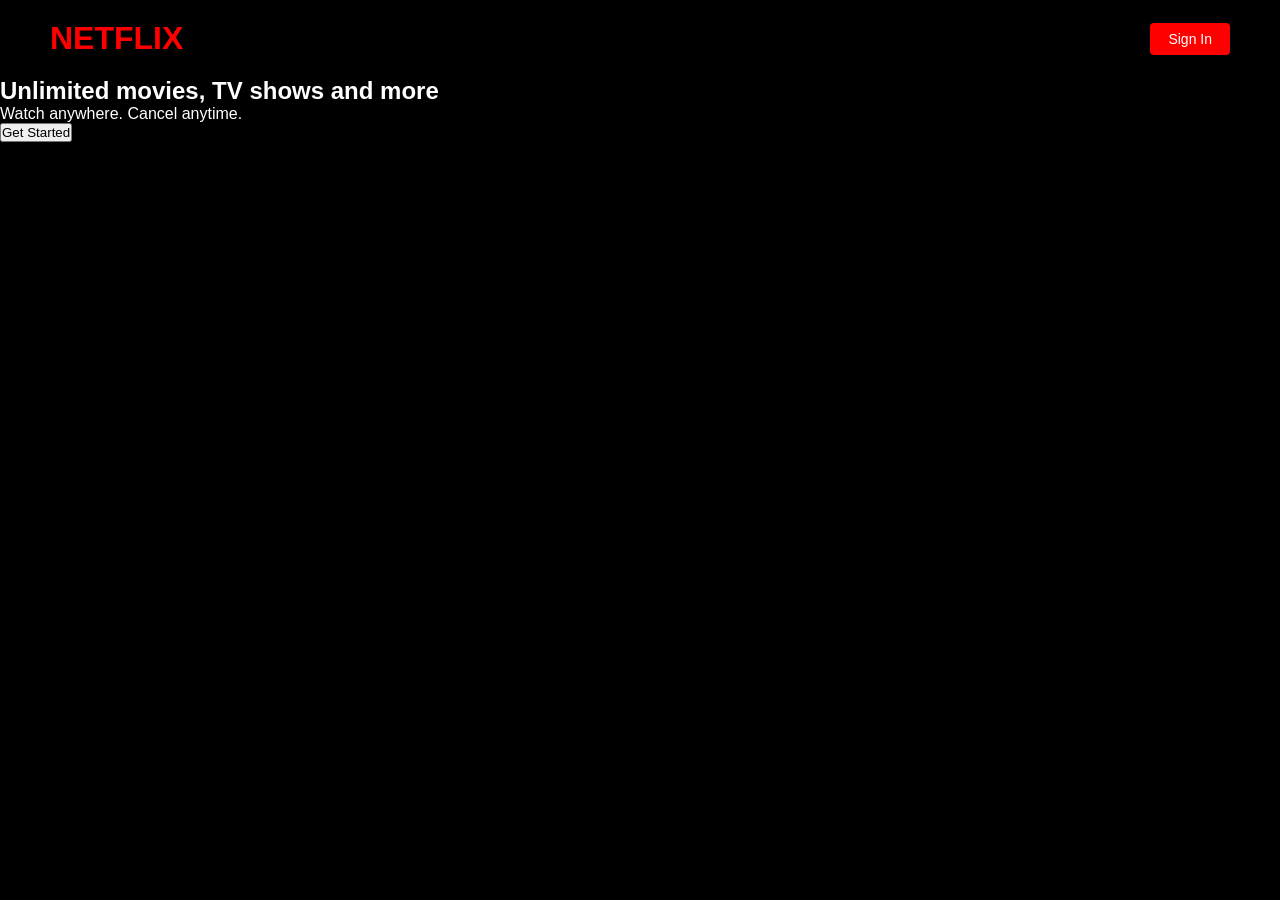
==== index.html @ 24aa6b60 "update" ====
<!DOCTYPE html>
<html lang="en">
<head>
    <meta charset="UTF-8">
    <title>Netflix Clone</title>
    <meta name="viewport" content="width=device-width, initial-scale=1.0">
    <link rel="stylesheet" href="css/style.css">
</head>

<body>

    <!-- Navbar -->
    <div class="navbar">
        <h1 class="logo">NETFLIX</h1>
        <a href="login.html">
    <button class="signin-btn">Sign In</button>
</a>
    </div>

    <!-- Hero Section -->
    <div class="hero">
        <h2>Unlimited movies, TV shows and more</h2>
        <p>Watch anywhere. Cancel anytime.</p>
        <a href="login.html">
    <button class="get-started">Get Started</button>
</a>
    </div>

</body>
</html>
---- css/style.css ----
/* Reset default spacing */
* {
    margin: 0;
    padding: 0;
    box-sizing: border-box;
    font-family: Arial, Helvetica, sans-serif;
}

/* Body background */
body {
    background-color: black;
    color: white;
}

/* Navbar */
.navbar {
    display: flex;
    justify-content: space-between;
    align-items: center;
    padding: 20px 50px;
}

/* Logo */
.logo {
    color: red;
    font-size: 32px;
    font-weight: bold;
}

/* Sign In Button */
.signin-btn {
    background-color: red;
    color: white;
    border: none;
    padding: 8px 18px;
    border-radius: 4px;
    cursor: pointer;
    font-size: 14px;
}

.signin-btn:hover {
    background-color: darkred;
}
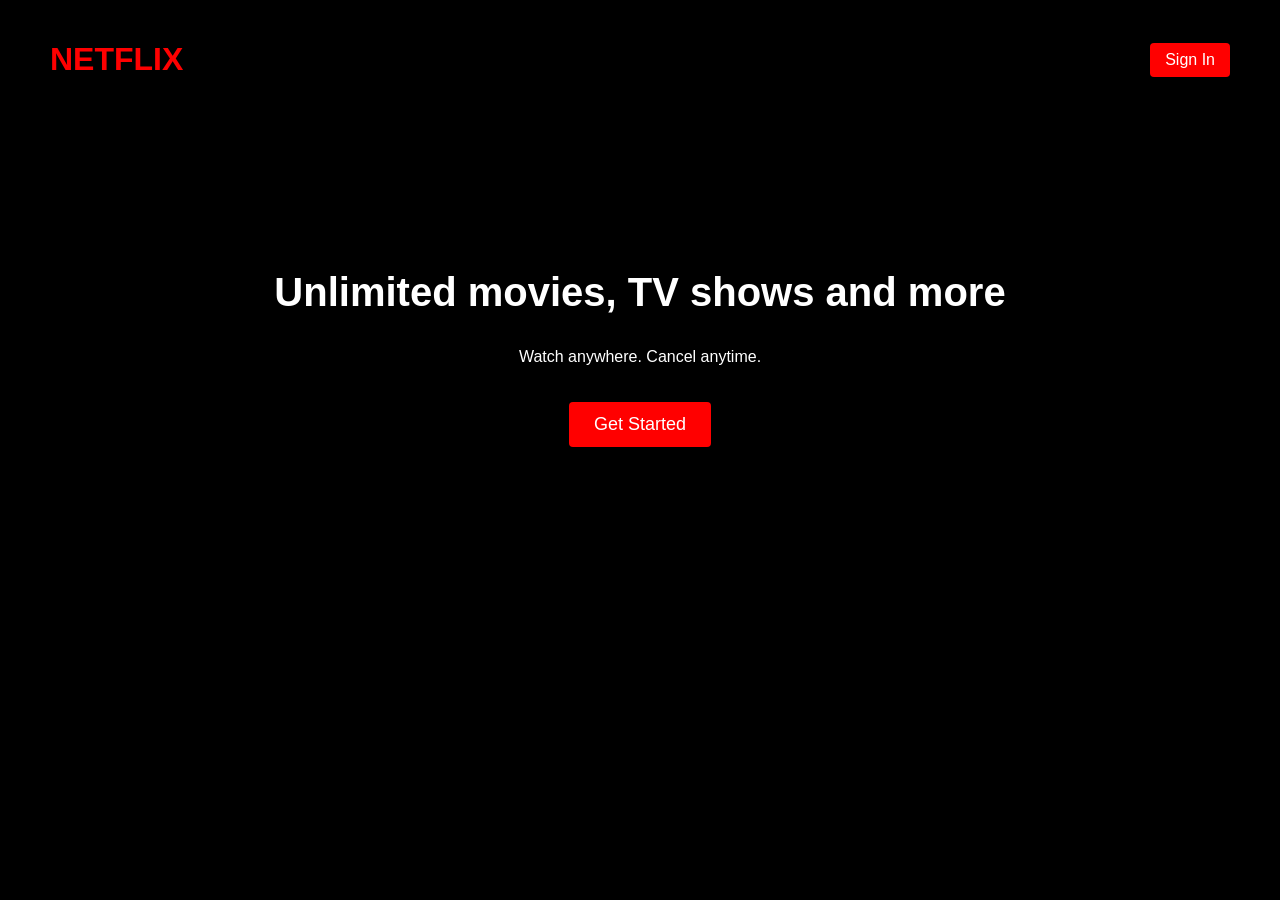
==== commit a9e3562f: "b d" ====
--- a/index.html
+++ b/index.html
@@ -1,29 +1,28 @@
 <!DOCTYPE html>
-<html lang="en">
+<html>
 <head>
     <meta charset="UTF-8">
-    <title>Netflix Clone</title>
-    <meta name="viewport" content="width=device-width, initial-scale=1.0">
+    <title>Netflix</title>
+
+    <!-- Remove favicon error -->
+    <link rel="icon" href="data:,">
+
+    <!-- CSS File -->
     <link rel="stylesheet" href="css/style.css">
 </head>
 
 <body>
 
-    <!-- Navbar -->
-    <div class="navbar">
+    <header>
         <h1 class="logo">NETFLIX</h1>
-        <a href="login.html">
-    <button class="signin-btn">Sign In</button>
-</a>
-    </div>
+        <a href="login.html" class="btn-signin">Sign In</a>
+    </header>
 
-    <!-- Hero Section -->
     <div class="hero">
         <h2>Unlimited movies, TV shows and more</h2>
         <p>Watch anywhere. Cancel anytime.</p>
-        <a href="login.html">
-    <button class="get-started">Get Started</button>
-</a>
+
+        <a href="browse.html" class="btn-get">Get Started</a>
     </div>
 
 </body>
--- a/css/style.css
+++ b/css/style.css
@@ -1,43 +1,108 @@
-/* Reset default spacing */
-* {
+body {
     margin: 0;
-    padding: 0;
-    box-sizing: border-box;
-    font-family: Arial, Helvetica, sans-serif;
-}
-
-/* Body background */
-body {
+    font-family: Arial;
     background-color: black;
     color: white;
 }
 
-/* Navbar */
-.navbar {
+/* Header */
+header {
     display: flex;
     justify-content: space-between;
     align-items: center;
     padding: 20px 50px;
 }
 
-/* Logo */
 .logo {
     color: red;
     font-size: 32px;
-    font-weight: bold;
 }
 
-/* Sign In Button */
-.signin-btn {
-    background-color: red;
+.btn-signin {
+    background: red;
+    color: white;
+    padding: 8px 15px;
+    text-decoration: none;
+    border-radius: 4px;
+}
+
+/* Hero Section */
+.hero {
+    text-align: center;
+    margin-top: 150px;
+}
+
+.hero h2 {
+    font-size: 40px;
+}
+
+.btn-get {
+    display: inline-block;
+    background: red;
+    padding: 12px 25px;
+    margin-top: 20px;
+    text-decoration: none;
+    color: white;
+    border-radius: 4px;
+    font-size: 18px;
+}
+
+/* Login Page */
+.login-body {
+    display: flex;
+    justify-content: center;
+    align-items: center;
+    height: 100vh;
+}
+
+.login-box {
+    background: rgba(0,0,0,0.8);
+    padding: 40px;
+    width: 300px;
+}
+
+.login-box input {
+    width: 100%;
+    padding: 10px;
+    margin: 10px 0;
+    border: none;
+}
+
+.login-box button {
+    width: 100%;
+    padding: 10px;
+    background: red;
     color: white;
     border: none;
-    padding: 8px 18px;
-    border-radius: 4px;
-    cursor: pointer;
-    font-size: 14px;
 }
 
-.signin-btn:hover {
-    background-color: darkred;
+.back-home {
+    display: block;
+    margin-top: 15px;
+    text-align: center;
+    color: white;
+}
+
+/* Browse Page */
+.browse-body {
+    padding: 20px;
+}
+
+.welcome {
+    margin-left: 50px;
+}
+
+.movies {
+    display: flex;
+    gap: 20px;
+    margin: 50px;
+}
+
+.card {
+    width: 150px;
+    height: 200px;
+    background: gray;
+    display: flex;
+    align-items: center;
+    justify-content: center;
 }
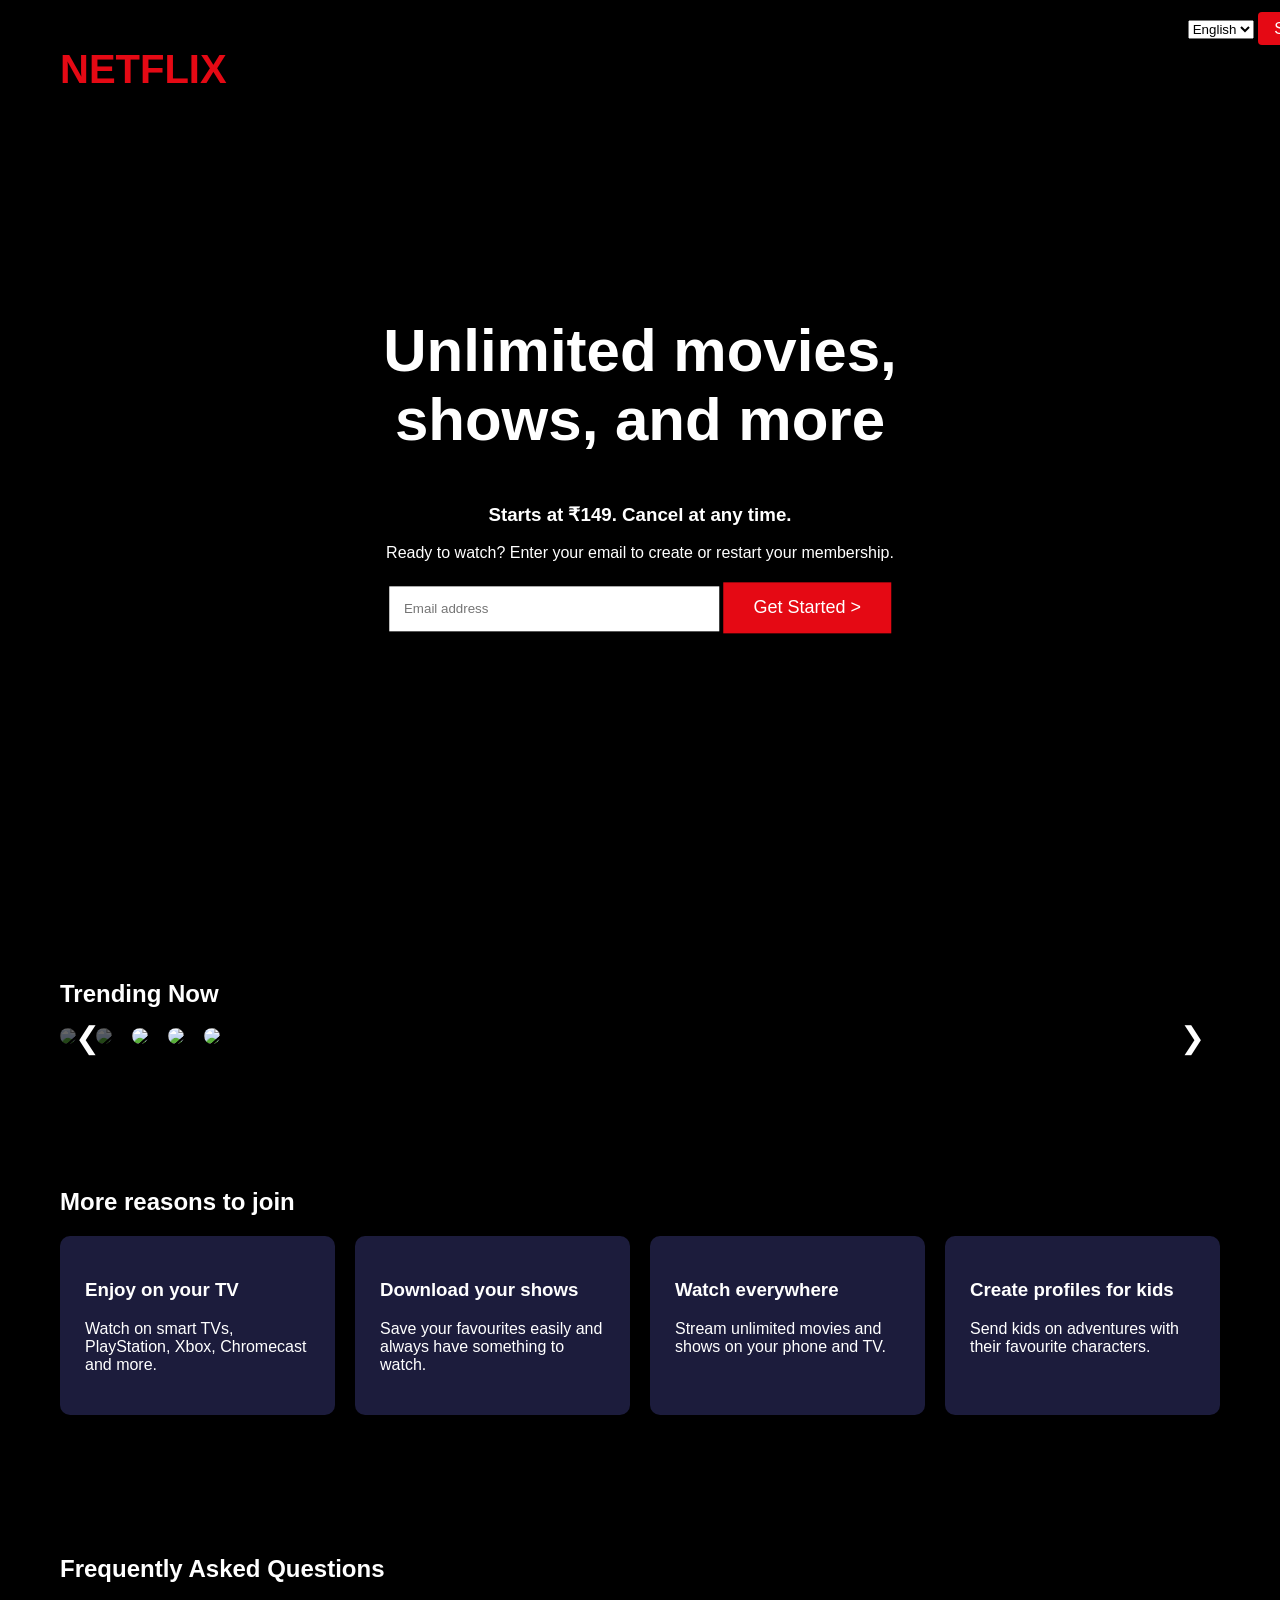
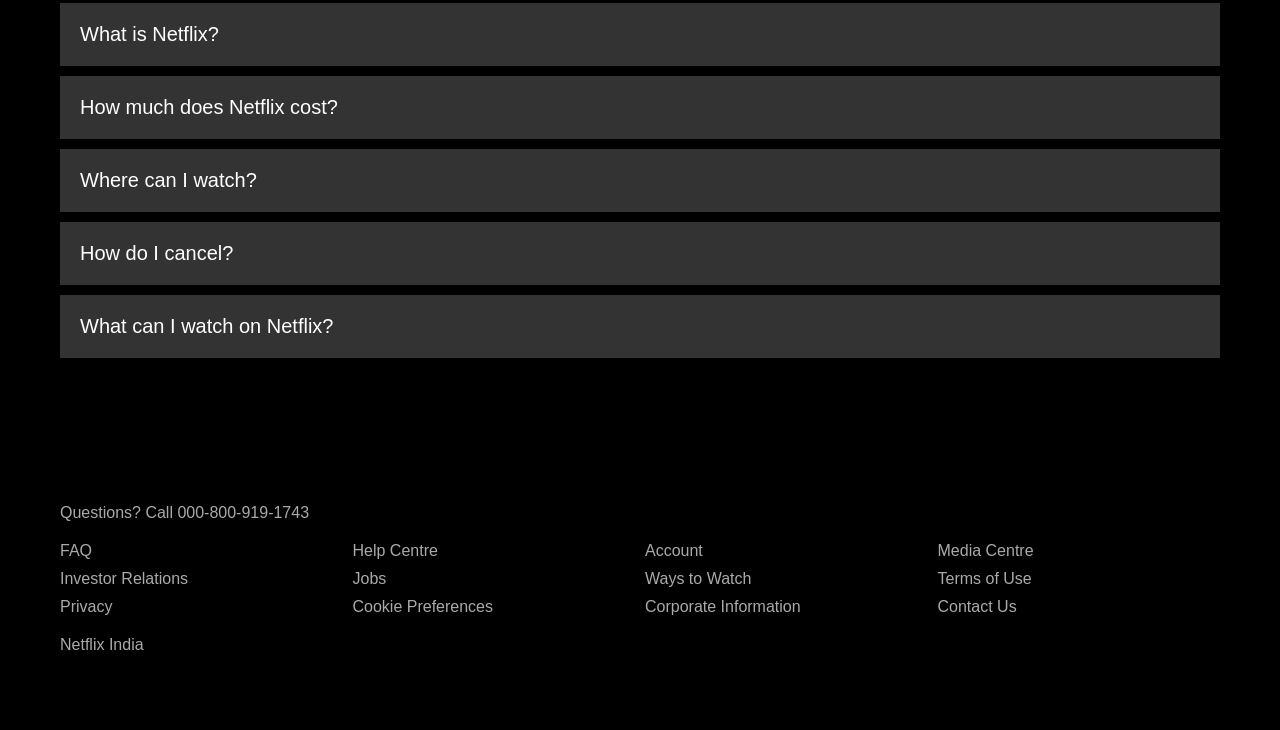
==== commit d824ef7d: "uhuh" ====
--- a/index.html
+++ b/index.html
@@ -1,29 +1,220 @@
 <!DOCTYPE html>
 <html>
 <head>
-    <meta charset="UTF-8">
-    <title>Netflix</title>
-
-    <!-- Remove favicon error -->
-    <link rel="icon" href="data:,">
-
-    <!-- CSS File -->
-    <link rel="stylesheet" href="css/style.css">
+<title>Netflix</title>
+<link rel="stylesheet" href="css/style.css">
 </head>
 
 <body>
 
-    <header>
-        <h1 class="logo">NETFLIX</h1>
-        <a href="login.html" class="btn-signin">Sign In</a>
-    </header>
-
-    <div class="hero">
-        <h2>Unlimited movies, TV shows and more</h2>
-        <p>Watch anywhere. Cancel anytime.</p>
-
-        <a href="browse.html" class="btn-get">Get Started</a>
-    </div>
+<header class="navbar">
+<h1 class="logo">NETFLIX</h1>
+
+<div class="nav-right">
+<select class="lang">
+<option>English</option>
+</select>
+
+<a href="#" class="signin">Sign In</a>
+</div>
+</header>
+
+
+<!-- HERO SECTION -->
+
+<section class="hero">
+
+<div class="overlay"></div>
+
+<div class="hero-content">
+
+<h1>Unlimited movies,<br>shows, and more</h1>
+
+<h3>Starts at ₹149. Cancel at any time.</h3>
+
+<p>Ready to watch? Enter your email to create or restart your membership.</p>
+
+<div class="email-box">
+<input type="text" placeholder="Email address">
+<button class="start-btn">Get Started ></button>
+</div>
+
+</div>
+
+</section>
+
+
+<!-- TRENDING MOVIES -->
+
+
+<section class="trending">
+
+<h2>Trending Now</h2>
+
+<div class="movie-container">
+
+<button class="scroll-btn left" onclick="scrollLeft()">❮</button>
+
+<div class="movies" id="movieRow">
+
+<a href="https://www.youtube.com/watch?v=YoHD9XEInc0" target="_blank">
+<img src="https://image.tmdb.org/t/p/w300/9gk7adHYeDvHkCSEqAvQNLV5Uge.jpg">
+</a>
+
+<a href="https://www.youtube.com/watch?v=6ZfuNTqbHE8" target="_blank">
+<img src="https://image.tmdb.org/t/p/w300/q719jXXEzOoYaps6babgKnONONX.jpg">
+</a>
+
+<a href="https://www.youtube.com/watch?v=TcMBFSGVi1c" target="_blank">
+<img src="https://image.tmdb.org/t/p/w300/udDclJoHjfjb8Ekgsd4FDteOkCU.jpg">
+</a>
+
+<a href="https://www.youtube.com/watch?v=sfM7_JLk-84" target="_blank">
+<img src="https://image.tmdb.org/t/p/w300/8UlWHLMpgZm9bx6QYh0NFoq67TZ.jpg">
+</a>
+
+<a href="https://www.youtube.com/watch?v=Q0CbN8sfihY" target="_blank">
+<img src="https://image.tmdb.org/t/p/w300/kOVEVeg59E0wsnXmF9nrh6OmWII.jpg">
+</a>
+
+</div>
+
+<button class="scroll-btn right" onclick="scrollRight()">❯</button>
+
+</div>
+
+</section>
+<!-- REASONS -->
+
+<section class="reasons">
+
+<h2>More reasons to join</h2>
+
+<div class="reason-grid">
+
+<div class="card">
+<h3>Enjoy on your TV</h3>
+<p>Watch on smart TVs, PlayStation, Xbox, Chromecast and more.</p>
+</div>
+
+<div class="card">
+<h3>Download your shows</h3>
+<p>Save your favourites easily and always have something to watch.</p>
+</div>
+
+<div class="card">
+<h3>Watch everywhere</h3>
+<p>Stream unlimited movies and shows on your phone and TV.</p>
+</div>
+
+<div class="card">
+<h3>Create profiles for kids</h3>
+<p>Send kids on adventures with their favourite characters.</p>
+</div>
+
+</div>
+
+</section>
+
+
+<!-- FAQ -->
+
+<section class="faq">
+
+<h2>Frequently Asked Questions</h2>
+
+<div class="faq-box">
+<button class="faq-question">What is Netflix?</button>
+<div class="faq-answer">
+Netflix is a streaming service that offers movies, TV shows and more.
+</div>
+</div>
+
+<div class="faq-box">
+<button class="faq-question">How much does Netflix cost?</button>
+<div class="faq-answer">
+Plans start at ₹149 per month.
+</div>
+</div>
+
+<div class="faq-box">
+<button class="faq-question">Where can I watch?</button>
+<div class="faq-answer">
+You can watch on mobile, laptop, smart TV and tablet.
+</div>
+</div>
+
+<div class="faq-box">
+<button class="faq-question">How do I cancel?</button>
+<div class="faq-answer">
+You can cancel anytime from your account settings.
+</div>
+</div>
+
+<div class="faq-box">
+<button class="faq-question">What can I watch on Netflix?</button>
+<div class="faq-answer">
+You can watch movies, series, documentaries and Netflix originals.
+</div>
+</div>
+
+</section>
+
+
+<!-- FOOTER -->
+
+<footer class="footer">
+
+<p>Questions? Call 000-800-919-1743</p>
+
+<div class="footer-links">
+
+<a href="#">FAQ</a>
+<a href="#">Help Centre</a>
+<a href="#">Account</a>
+<a href="#">Media Centre</a>
+
+<a href="#">Investor Relations</a>
+<a href="#">Jobs</a>
+<a href="#">Ways to Watch</a>
+<a href="#">Terms of Use</a>
+
+<a href="#">Privacy</a>
+<a href="#">Cookie Preferences</a>
+<a href="#">Corporate Information</a>
+<a href="#">Contact Us</a>
+
+</div>
+
+<p class="country">Netflix India</p>
+
+</footer>
+
+<script>
+
+const questions = document.querySelectorAll(".faq-question");
+
+questions.forEach((q)=>{
+q.addEventListener("click",()=>{
+q.nextElementSibling.classList.toggle("show");
+});
+});
+
+</script>
+
+<script>
+
+const row = document.getElementById("movieRow");
+
+function scrollLeft(){
+row.scrollLeft -= 400;
+}
+
+function scrollRight(){
+row.scrollLeft += 400;
+}
+
+</script>
 
 </body>
 </html>
--- a/css/style.css
+++ b/css/style.css
@@ -1,108 +1,230 @@
-body {
-    margin: 0;
-    font-family: Arial;
-    background-color: black;
-    color: white;
-}
-
-/* Header */
-header {
-    display: flex;
-    justify-content: space-between;
-    align-items: center;
-    padding: 20px 50px;
-}
-
-.logo {
-    color: red;
-    font-size: 32px;
-}
-
-.btn-signin {
-    background: red;
-    color: white;
-    padding: 8px 15px;
-    text-decoration: none;
-    border-radius: 4px;
-}
-
-/* Hero Section */
-.hero {
-    text-align: center;
-    margin-top: 150px;
-}
-
-.hero h2 {
-    font-size: 40px;
-}
-
-.btn-get {
-    display: inline-block;
-    background: red;
-    padding: 12px 25px;
-    margin-top: 20px;
-    text-decoration: none;
-    color: white;
-    border-radius: 4px;
-    font-size: 18px;
-}
-
-/* Login Page */
-.login-body {
-    display: flex;
-    justify-content: center;
-    align-items: center;
-    height: 100vh;
-}
-
-.login-box {
-    background: rgba(0,0,0,0.8);
-    padding: 40px;
-    width: 300px;
-}
-
-.login-box input {
-    width: 100%;
-    padding: 10px;
-    margin: 10px 0;
-    border: none;
-}
-
-.login-box button {
-    width: 100%;
-    padding: 10px;
-    background: red;
-    color: white;
-    border: none;
-}
-
-.back-home {
-    display: block;
-    margin-top: 15px;
-    text-align: center;
-    color: white;
-}
-
-/* Browse Page */
-.browse-body {
-    padding: 20px;
-}
-
-.welcome {
-    margin-left: 50px;
-}
-
-.movies {
-    display: flex;
-    gap: 20px;
-    margin: 50px;
-}
-
-.card {
-    width: 150px;
-    height: 200px;
-    background: gray;
-    display: flex;
-    align-items: center;
-    justify-content: center;
+body{
+margin:0;
+font-family:Arial;
+background:black;
+color:white;
+}
+
+.navbar{
+display:flex;
+justify-content:space-between;
+padding:20px 60px;
+position:absolute;
+width:100%;
+z-index:10;
+}
+
+.logo{
+color:#e50914;
+font-size:40px;
+font-weight:bold;
+}
+
+.signin{
+background:#e50914;
+padding:8px 16px;
+color:white;
+text-decoration:none;
+border-radius:4px;
+}
+
+.hero{
+height:100vh;
+background:url("https://assets.nflxext.com/ffe/siteui/vlv3/9b3edbf2-3812-4f77-8b7a-b67b66a701d0/web/IN-en-20240219-popsignuptwoweeks-perspective_alpha_website_large.jpg");
+background-size:cover;
+position:relative;
+}
+
+.overlay{
+position:absolute;
+width:100%;
+height:100%;
+background:rgba(0,0,0,0.7);
+}
+
+.hero-content{
+position:absolute;
+top:50%;
+left:50%;
+transform:translate(-50%,-50%);
+text-align:center;
+}
+
+.hero-content h1{
+font-size:60px;
+}
+
+.email-box{
+margin-top:20px;
+}
+
+.email-box input{
+padding:15px;
+width:300px;
+border:none;
+}
+
+.start-btn{
+padding:15px 30px;
+background:#e50914;
+color:white;
+border:none;
+font-size:18px;
+}
+
+.trending{
+padding:60px;
+}
+
+.movies{
+display:flex;
+gap:20px;
+overflow-x:auto;
+}
+
+.movies img{
+width:200px;
+border-radius:10px;
+transition:0.3s;
+}
+
+.movies img:hover{
+transform:scale(1.1);
+}
+
+.reasons{
+padding:60px;
+}
+
+.reason-grid{
+display:grid;
+grid-template-columns:repeat(4,1fr);
+gap:20px;
+}
+
+.card{
+background:#1c1c3c;
+padding:25px;
+border-radius:10px;
+}
+
+.faq{
+padding:60px;
+}
+
+.faq-item{
+background:#333;
+padding:20px;
+margin:10px 0;
+font-size:20px;
+}
+
+.footer{
+padding:60px;
+color:#aaa;
+}
+
+.footer-links{
+display:grid;
+grid-template-columns:repeat(4,1fr);
+gap:10px;
+margin:20px 0;
+}
+
+.footer-links a{
+color:#aaa;
+text-decoration:none;
+}
+
+.faq-box{
+margin:10px 0;
+}
+
+.faq-question{
+width:100%;
+background:#333;
+color:white;
+padding:20px;
+font-size:20px;
+border:none;
+text-align:left;
+cursor:pointer;
+}
+
+.faq-answer{
+display:none;
+background:#444;
+padding:20px;
+}
+
+.show{
+display:block;
+}
+
+.movies{
+display:flex;
+gap:20px;
+overflow-x:auto;
+}
+
+.movies img{
+width:200px;
+border-radius:10px;
+transition:0.3s;
+cursor:pointer;
+}
+
+.movies img:hover{
+transform:scale(1.1);
+}
+
+.trending{
+padding:60px;
+}
+
+.movie-container{
+position:relative;
+display:flex;
+align-items:center;
+}
+
+.movies{
+display:flex;
+gap:20px;
+overflow-x:auto;
+scroll-behavior:smooth;
+}
+
+.movies::-webkit-scrollbar{
+display:none;
+}
+
+.movies img{
+width:200px;
+border-radius:10px;
+transition:0.3s;
+cursor:pointer;
+}
+
+.movies img:hover{
+transform:scale(1.1);
+}
+
+.scroll-btn{
+position:absolute;
+background:rgba(0,0,0,0.6);
+border:none;
+color:white;
+font-size:30px;
+padding:10px 15px;
+cursor:pointer;
+z-index:5;
+}
+
+.left{
+left:0;
+}
+
+.right{
+right:0;
 }
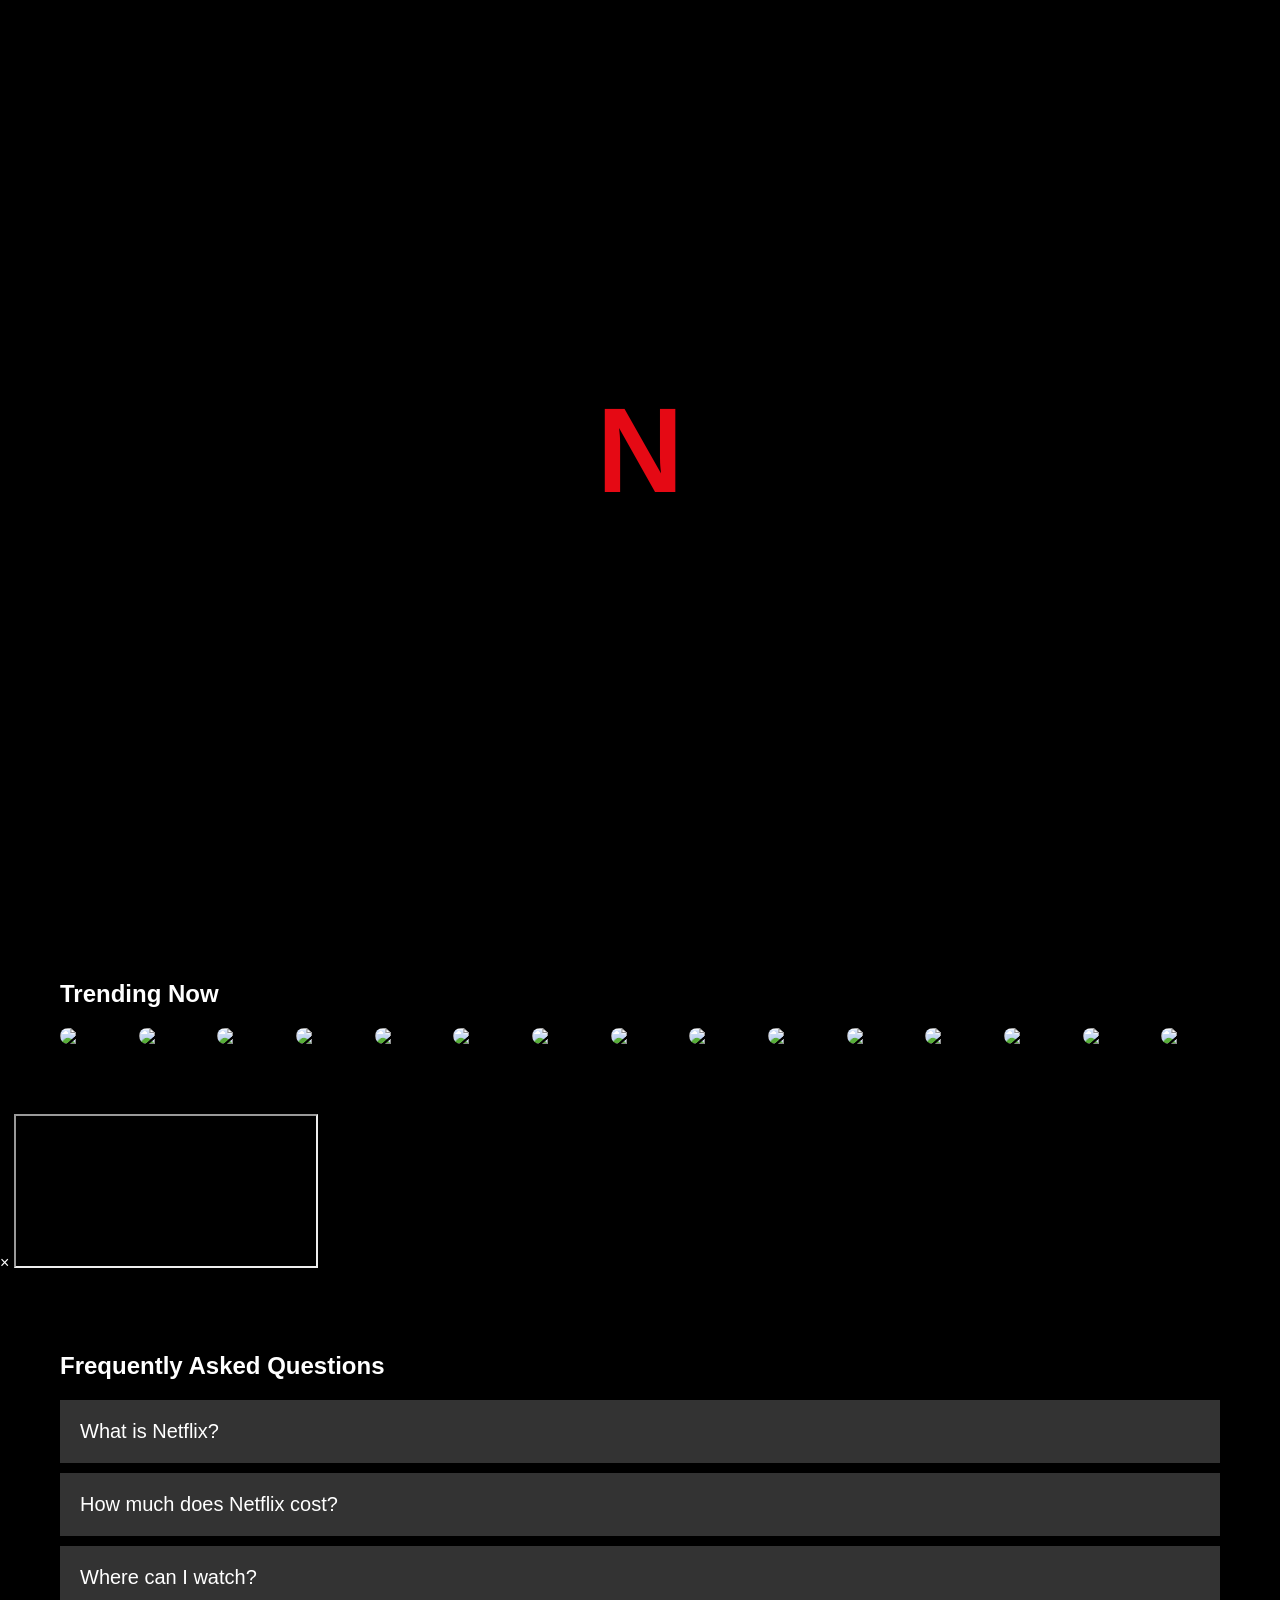
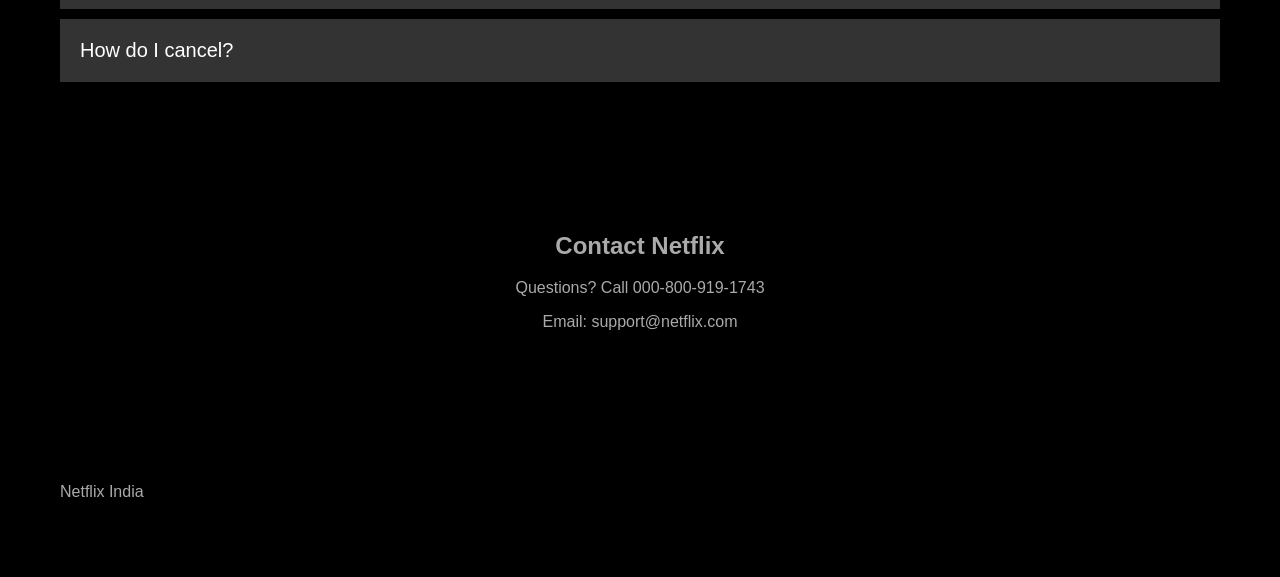
==== commit 0678596e: "gf" ====
--- a/index.html
+++ b/index.html
@@ -1,4 +1,5 @@
 <!DOCTYPE html>
+
 <html>
 <head>
 <title>Netflix</title>
@@ -6,6 +7,10 @@
 </head>
 
 <body>
+
+<div id="loader">
+<h1>N</h1>
+</div>
 
 <header class="navbar">
 <h1 class="logo">NETFLIX</h1>
@@ -15,12 +20,12 @@
 <option>English</option>
 </select>
 
-<a href="#" class="signin">Sign In</a>
+<a href="signin.html" class="signin">Sign In</a>
+
 </div>
 </header>
 
-
-<!-- HERO SECTION -->
+<!-- HERO -->
 
 <section class="hero">
 
@@ -30,92 +35,74 @@
 
 <h1>Unlimited movies,<br>shows, and more</h1>
 
-<h3>Starts at ₹149. Cancel at any time.</h3>
+<h3>Starts at ₹149. Cancel anytime.</h3>
 
-<p>Ready to watch? Enter your email to create or restart your membership.</p>
+<p>Ready to watch? Enter your email to create or restart membership.</p>
 
 <div class="email-box">
 <input type="text" placeholder="Email address">
+
+<a href="opening.html">
 <button class="start-btn">Get Started ></button>
+</a>
+
 </div>
 
 </div>
 
 </section>
 
-
 <!-- TRENDING MOVIES -->
-
 
 <section class="trending">
 
 <h2>Trending Now</h2>
 
-<div class="movie-container">
-
-<button class="scroll-btn left" onclick="scrollLeft()">❮</button>
-
 <div class="movies" id="movieRow">
 
-<a href="https://www.youtube.com/watch?v=YoHD9XEInc0" target="_blank">
-<img src="https://image.tmdb.org/t/p/w300/9gk7adHYeDvHkCSEqAvQNLV5Uge.jpg">
-</a>
+<img src="https://image.tmdb.org/t/p/w300/9gk7adHYeDvHkCSEqAvQNLV5Uge.jpg" onclick="playMovie('YoHD9XEInc0')">
 
-<a href="https://www.youtube.com/watch?v=6ZfuNTqbHE8" target="_blank">
-<img src="https://image.tmdb.org/t/p/w300/q719jXXEzOoYaps6babgKnONONX.jpg">
-</a>
+<img src="https://image.tmdb.org/t/p/w300/q719jXXEzOoYaps6babgKnONONX.jpg" onclick="playMovie('6ZfuNTqbHE8')">
 
-<a href="https://www.youtube.com/watch?v=TcMBFSGVi1c" target="_blank">
-<img src="https://image.tmdb.org/t/p/w300/udDclJoHjfjb8Ekgsd4FDteOkCU.jpg">
-</a>
+<img src="https://image.tmdb.org/t/p/w300/udDclJoHjfjb8Ekgsd4FDteOkCU.jpg" onclick="playMovie('TcMBFSGVi1c')">
 
-<a href="https://www.youtube.com/watch?v=sfM7_JLk-84" target="_blank">
-<img src="https://image.tmdb.org/t/p/w300/8UlWHLMpgZm9bx6QYh0NFoq67TZ.jpg">
-</a>
+<img src="https://image.tmdb.org/t/p/w300/5P8SmMzSNYikXpxil6BYzJ16611.jpg" onclick="playMovie('8ugaeA-nMTc')">
 
-<a href="https://www.youtube.com/watch?v=Q0CbN8sfihY" target="_blank">
-<img src="https://image.tmdb.org/t/p/w300/kOVEVeg59E0wsnXmF9nrh6OmWII.jpg">
-</a>
+<img src="https://image.tmdb.org/t/p/w300/2CAL2433ZeIihfX1Hb2139CX0pW.jpg" onclick="playMovie('zSWdZVtXT7E')">
 
-</div>
+<img src="https://image.tmdb.org/t/p/w300/7WsyChQLEftFiDOVTGkv3hFpyyt.jpg" onclick="playMovie('vKQi3bBA1y8')">
 
-<button class="scroll-btn right" onclick="scrollRight()">❯</button>
+<img src="https://image.tmdb.org/t/p/w300/r7vmZjiyZw9rpJMQJdXpjgiCOk9.jpg" onclick="playMovie('JfVOs4VSpmA')">
 
-</div>
+<img src="https://image.tmdb.org/t/p/w300/xBHvZcjRiWyobQ9kxBhO6B2dtRI.jpg" onclick="playMovie('EXeTwQWrcwY')">
 
-</section>
-<!-- REASONS -->
+<img src="https://image.tmdb.org/t/p/w300/7IiTTgloJzvGI1TAYymCfbfl3vT.jpg" onclick="playMovie('giXco2jaZ_4')">
 
-<section class="reasons">
+<img src="https://image.tmdb.org/t/p/w300/2TeJfUZMGolfDdW6DKhfIWxt5XY.jpg" onclick="playMovie('RXoL4Q8g5WI')">
 
-<h2>More reasons to join</h2>
+<img src="https://image.tmdb.org/t/p/w300/cezWGskPY5x7GaglTTRN4Fugfb8.jpg" onclick="playMovie('U0CL-ZSuCrQ')">
 
-<div class="reason-grid">
+<img src="https://image.tmdb.org/t/p/w300/q6y0Go1tsGEsmtFryDOJo3dEmqu.jpg" onclick="playMovie('pKctjlxbFDQ')">
 
-<div class="card">
-<h3>Enjoy on your TV</h3>
-<p>Watch on smart TVs, PlayStation, Xbox, Chromecast and more.</p>
-</div>
+<img src="https://image.tmdb.org/t/p/w300/8UlWHLMpgZm9bx6QYh0NFoq67TZ.jpg" onclick="playMovie('sfM7_JLk-84')">
 
-<div class="card">
-<h3>Download your shows</h3>
-<p>Save your favourites easily and always have something to watch.</p>
-</div>
+<img src="https://image.tmdb.org/t/p/w300/6CoRTJTmijhBLJTUNoVSUNxZMEI.jpg" onclick="playMovie('Q1NKMPhP8PY')">
 
-<div class="card">
-<h3>Watch everywhere</h3>
-<p>Stream unlimited movies and shows on your phone and TV.</p>
-</div>
-
-<div class="card">
-<h3>Create profiles for kids</h3>
-<p>Send kids on adventures with their favourite characters.</p>
-</div>
+<img src="https://image.tmdb.org/t/p/w300/fMMrl8fD9gRCFJvsx0SuFwkEOop.jpg" onclick="playMovie('8hP9D6kZseM')">
 
 </div>
 
 </section>
 
+<!-- VIDEO POPUP -->
+
+<div class="popup" id="videoPopup">
+
+<span class="close" onclick="closeVideo()">×</span>
+
+<iframe id="movieFrame" src="" allowfullscreen></iframe>
+
+</div>
 
 <!-- FAQ -->
 
@@ -125,96 +112,83 @@
 
 <div class="faq-box">
 <button class="faq-question">What is Netflix?</button>
-<div class="faq-answer">
-Netflix is a streaming service that offers movies, TV shows and more.
-</div>
+<div class="faq-answer">Netflix is a streaming service with movies and TV shows.</div>
 </div>
 
 <div class="faq-box">
 <button class="faq-question">How much does Netflix cost?</button>
-<div class="faq-answer">
-Plans start at ₹149 per month.
-</div>
+<div class="faq-answer">Plans start at ₹149 per month.</div>
 </div>
 
 <div class="faq-box">
 <button class="faq-question">Where can I watch?</button>
-<div class="faq-answer">
-You can watch on mobile, laptop, smart TV and tablet.
-</div>
+<div class="faq-answer">Watch on mobile, TV, tablet or laptop.</div>
 </div>
 
 <div class="faq-box">
 <button class="faq-question">How do I cancel?</button>
-<div class="faq-answer">
-You can cancel anytime from your account settings.
-</div>
-</div>
-
-<div class="faq-box">
-<button class="faq-question">What can I watch on Netflix?</button>
-<div class="faq-answer">
-You can watch movies, series, documentaries and Netflix originals.
-</div>
+<div class="faq-answer">You can cancel anytime.</div>
 </div>
 
 </section>
 
+<!-- CONTACT -->
 
-<!-- FOOTER -->
+<section class="contact">
+
+<h2>Contact Netflix</h2>
+
+<p>Questions? Call 000-800-919-1743</p>
+<p>Email: support@netflix.com</p>
+
+</section>
 
 <footer class="footer">
-
-<p>Questions? Call 000-800-919-1743</p>
-
-<div class="footer-links">
-
-<a href="#">FAQ</a>
-<a href="#">Help Centre</a>
-<a href="#">Account</a>
-<a href="#">Media Centre</a>
-
-<a href="#">Investor Relations</a>
-<a href="#">Jobs</a>
-<a href="#">Ways to Watch</a>
-<a href="#">Terms of Use</a>
-
-<a href="#">Privacy</a>
-<a href="#">Cookie Preferences</a>
-<a href="#">Corporate Information</a>
-<a href="#">Contact Us</a>
-
-</div>
-
-<p class="country">Netflix India</p>
-
+<p>Netflix India</p>
 </footer>
 
 <script>
 
-const questions = document.querySelectorAll(".faq-question");
+window.addEventListener("load",function(){
 
-questions.forEach((q)=>{
-q.addEventListener("click",()=>{
-q.nextElementSibling.classList.toggle("show");
-});
+setTimeout(function(){
+document.getElementById("loader").style.display="none";
+},2000);
+
 });
 
-</script>
+function playMovie(id){
 
-<script>
+document.getElementById("videoPopup").style.display="flex";
 
-const row = document.getElementById("movieRow");
+document.getElementById("movieFrame").src=
+"https://www.youtube.com/embed/"+id;
 
-function scrollLeft(){
-row.scrollLeft -= 400;
 }
 
-function scrollRight(){
-row.scrollLeft += 400;
+function closeVideo(){
+
+document.getElementById("videoPopup").style.display="none";
+
+document.getElementById("movieFrame").src="";
+
 }
+
+const slider=document.getElementById("movieRow");
+
+setInterval(function(){
+
+slider.scrollLeft+=220;
+
+if(slider.scrollLeft>=slider.scrollWidth-slider.clientWidth){
+
+slider.scrollLeft=0;
+
+}
+
+},2000);
 
 </script>
 
 </body>
-</html>+</html>
--- a/css/style.css
+++ b/css/style.css
@@ -227,4 +227,125 @@
 
 .right{
 right:0;
+}
+
+.signin-page{
+height:100vh;
+display:flex;
+justify-content:center;
+align-items:center;
+}
+
+.signin-box{
+background:rgba(0,0,0,0.8);
+padding:40px;
+width:350px;
+border-radius:5px;
+}
+
+.signin-box input{
+width:100%;
+padding:12px;
+margin:10px 0;
+border:none;
+}
+
+.login-btn{
+width:100%;
+padding:12px;
+background:#e50914;
+border:none;
+color:white;
+font-size:18px;
+cursor:pointer;
+}
+
+.movies img{
+width:200px;
+border-radius:10px;
+transition:0.4s;
+cursor:pointer;
+}
+
+.movies img:hover{
+transform:scale(1.2);
+}
+
+#loader{
+position:fixed;
+width:100%;
+height:100%;
+background:black;
+display:flex;
+justify-content:center;
+align-items:center;
+z-index:999;
+}
+
+#loader h1{
+color:#e50914;
+font-size:120px;
+font-weight:bold;
+animation:pulse 1s infinite;
+}
+
+@keyframes pulse{
+0%{opacity:0.3}
+50%{opacity:1}
+100%{opacity:0.3}
+}
+
+.banner{
+position:relative;
+height:70vh;
+overflow:hidden;
+}
+
+.banner video{
+width:100%;
+object-fit:cover;
+}
+
+.banner-text{
+position:absolute;
+top:40%;
+left:60px;
+}
+
+.banner-text h1{
+font-size:50px;
+}
+
+.banner-text button{
+background:#e50914;
+border:none;
+padding:12px 25px;
+color:white;
+font-size:18px;
+cursor:pointer;
+}
+
+.contact{
+padding:60px;
+text-align:center;
+color:#aaa;
+}
+
+.movies{
+display:flex;
+gap:20px;
+overflow-x:auto;
+scroll-behavior:smooth;
+padding-bottom:10px;
+}
+
+.movies img{
+width:180px;
+border-radius:8px;
+transition:0.3s;
+cursor:pointer;
+}
+
+.movies img:hover{
+transform:scale(1.2);
 }
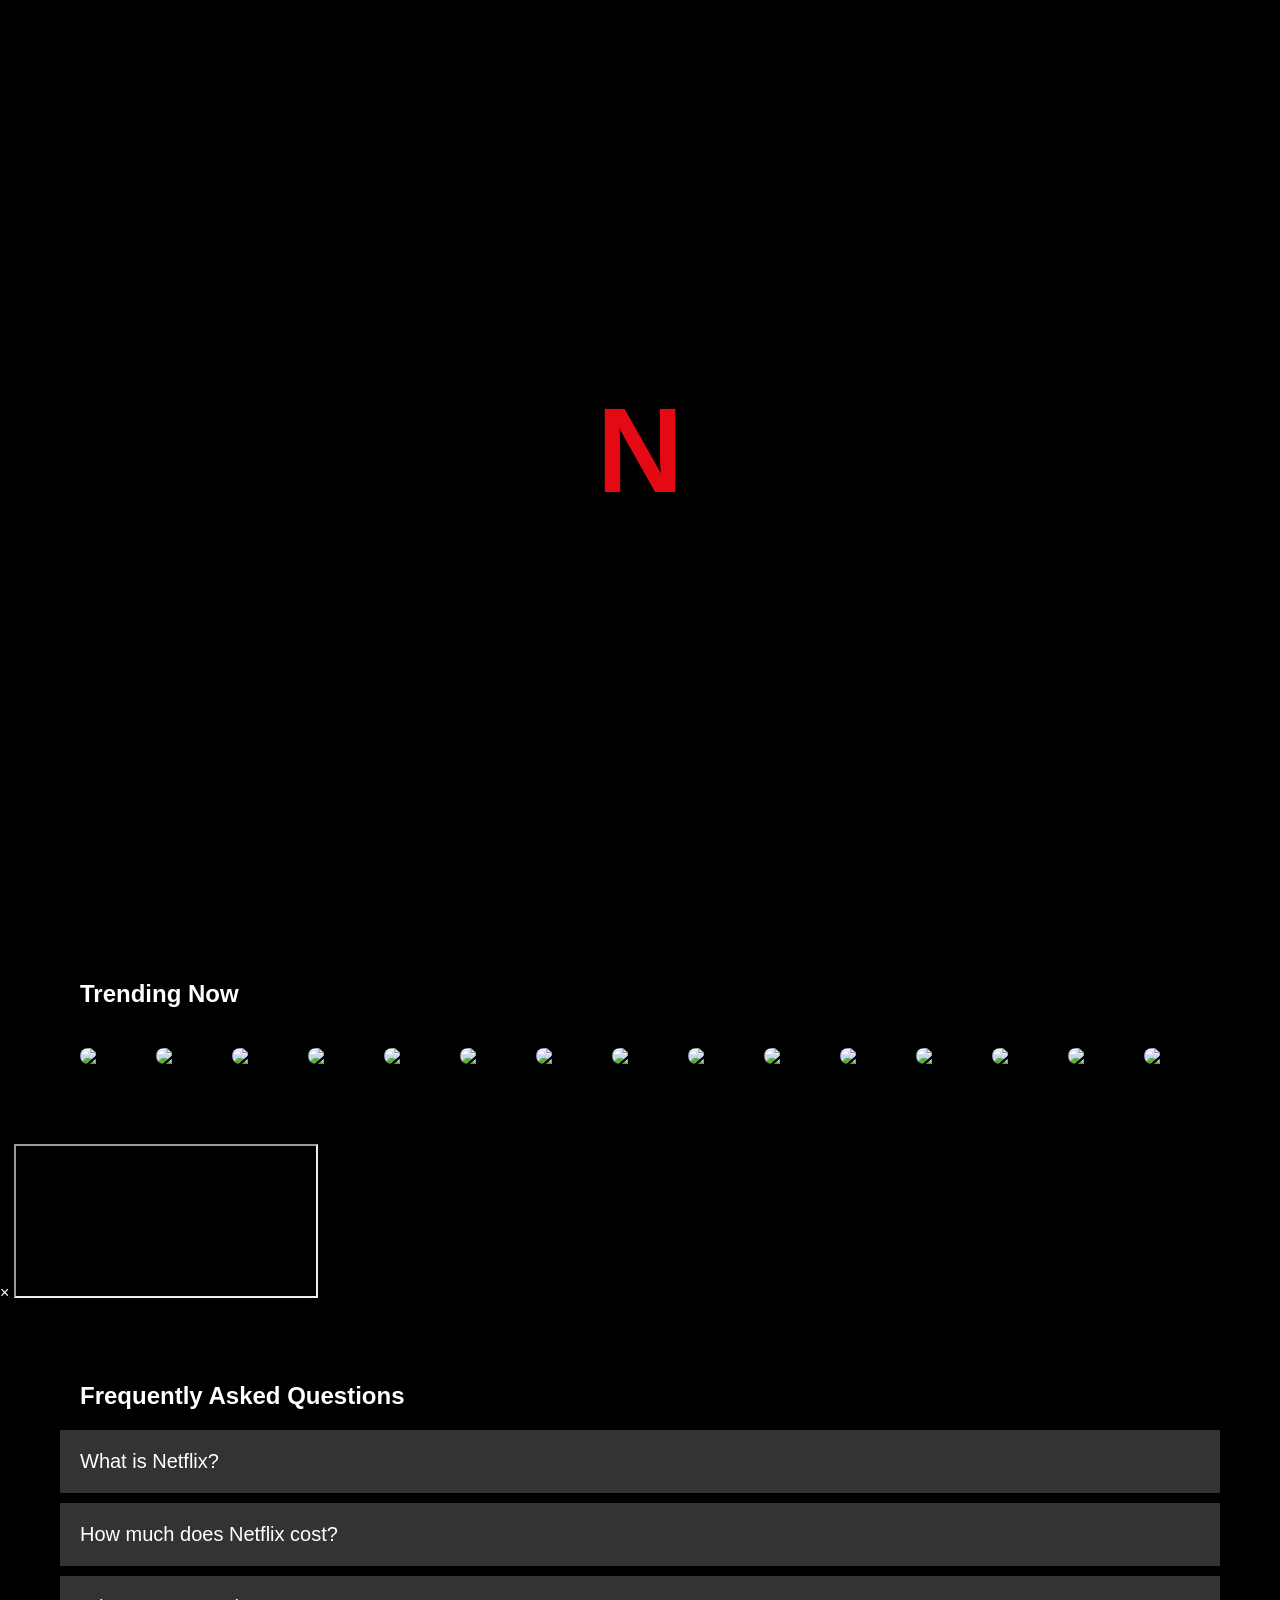
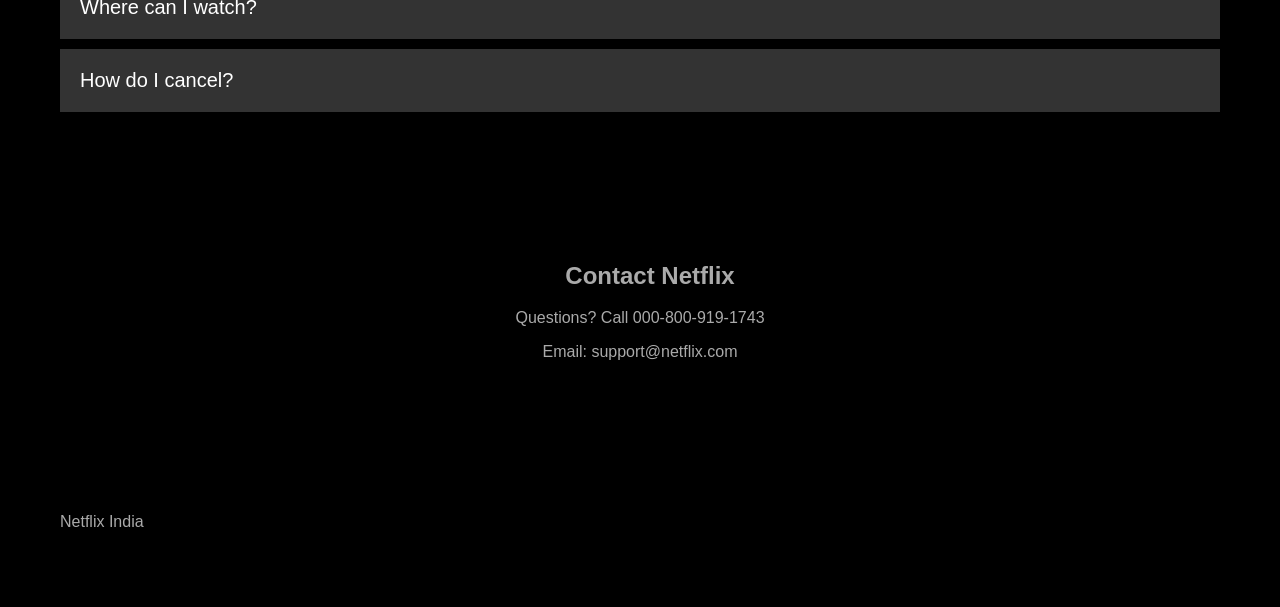
==== commit 7900e88e: "jf" ====
--- a/index.html
+++ b/index.html
@@ -21,6 +21,8 @@
 </select>
 
 <a href="signin.html" class="signin">Sign In</a>
+
+<a href="browse.html" class="btn-get">Get Started</a>
 
 </div>
 </header>
--- a/css/style.css
+++ b/css/style.css
@@ -348,4 +348,120 @@
 
 .movies img:hover{
 transform:scale(1.2);
+}
+
+body{
+background:black;
+color:white;
+font-family:Arial;
+}
+
+.logo{
+color:red;
+font-size:35px;
+margin-left:20px;
+}
+
+.category{
+margin-left:20px;
+margin-top:20px;
+}
+
+.movie-row{
+display:flex;
+gap:20px;
+padding:20px;
+overflow-x:auto;
+}
+
+.movie-row img{
+width:200px;
+border-radius:6px;
+transition:0.3s;
+}
+
+.movie-row img:hover{
+transform:scale(1.1);
+cursor:pointer;
+}
+
+body{
+background:black;
+color:white;
+font-family:Arial;
+}
+
+.logo{
+color:red;
+font-size:40px;
+margin-left:20px;
+}
+
+h2{
+margin-left:20px;
+}
+
+.movies{
+display:flex;
+gap:20px;
+padding:20px;
+}
+
+.movies img{
+width:200px;
+border-radius:8px;
+transition:0.3s;
+}
+
+.movies img:hover{
+transform:scale(1.1);
+cursor:pointer;
+}
+
+
+body{
+background:black;
+color:white;
+font-family:Arial;
+margin:0;
+}
+
+.navbar{
+display:flex;
+justify-content:space-between;
+align-items:center;
+padding:20px;
+}
+
+.logo{
+color:red;
+font-size:40px;
+}
+
+.home{
+color:white;
+text-decoration:none;
+font-size:18px;
+}
+
+.title{
+margin-left:20px;
+}
+
+.movie-row{
+display:flex;
+gap:20px;
+padding:20px;
+overflow-x:auto;
+}
+
+.movie-row img{
+width:200px;
+border-radius:6px;
+transition:0.3s;
+}
+
+.movie-row img:hover{
+transform:scale(1.1);
+cursor:pointer;
 }
